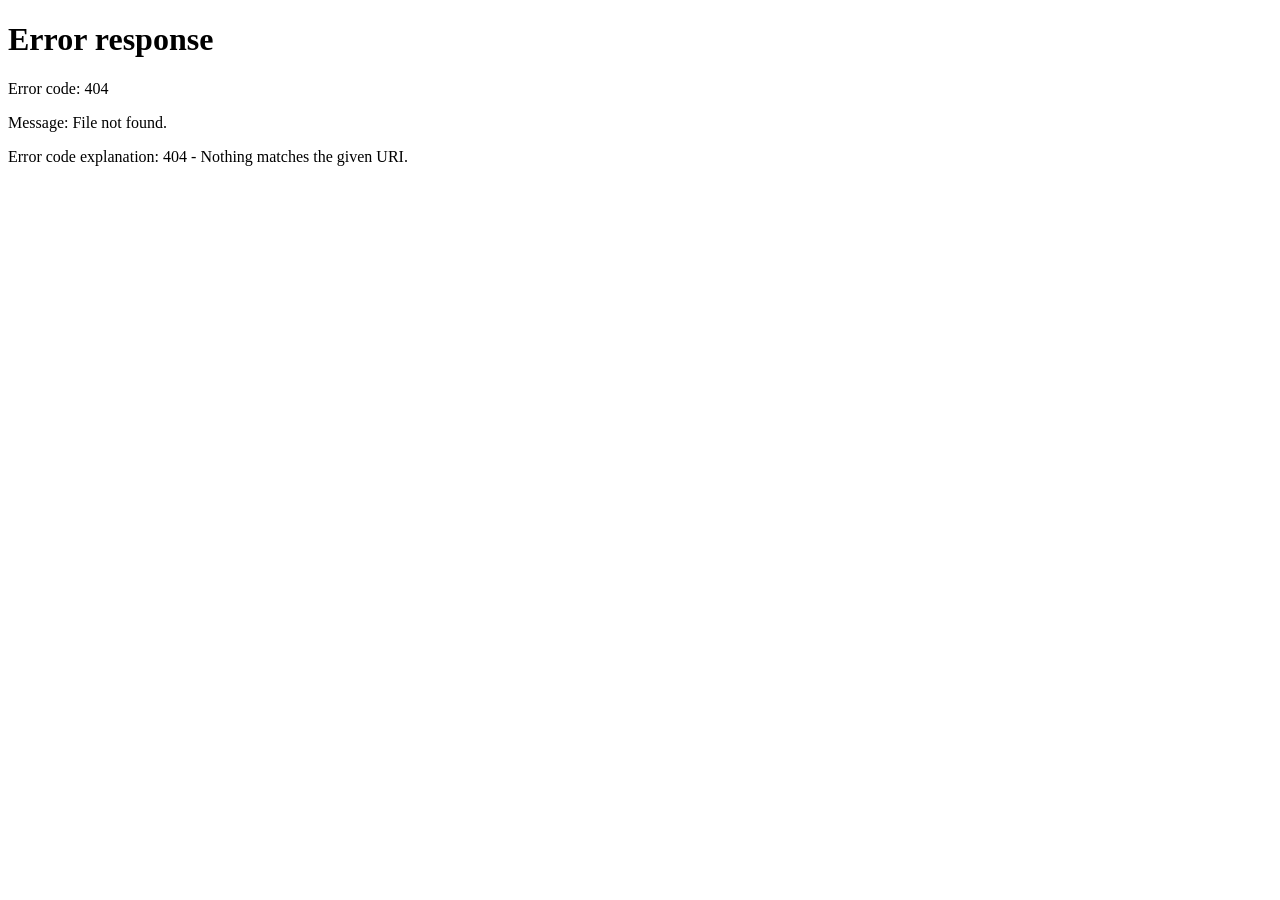
==== SanFainaru/Sub/SHIN-MP3Web/index.html @ d3a0cca6 "update" ====
<!DOCTYPE html>
<html lang="en">
<head>
  <meta charset="UTF-8">
  <meta name="viewport" content="width=device-width, initial-scale=1.0">
  <title>SHIN MP3</title>
  <link rel="stylesheet" href="style.css">
  <link rel="icon" href="Misc/pics/Touhou.png">
  <link rel="preconnect" href="https://fonts.googleapis.com">
  <link rel="preconnect" href="https://fonts.gstatic.com" crossorigin>
  <link href="https://fonts.googleapis.com/css2?family=Tangerine:wght@400;700&display=swap" rel="stylesheet">
</head>
<body>
  
  <header>
    <svg width="85" height="80" viewBox="0 0 64 64" xmlns="http://www.w3.org/2000/svg">
         <path d="M36.1 2C35.7 3.9 34 5.4 32 5.4c-2 0 -3.7 -1.5 -4.1 -3.4c-3.1 1.7 -5.3 5.6 -5.3 12.3c0 9.3 9.4 20.5 9.4 20.5s9.4 -11.2 9.4 -20.5c0 -6.7 -2.2 -10.6 -5.3 -12.3" fill="#FF506E"/>
         <path d="M62 24.3c-1.9 0.4 -3.8 -0.5 -4.7 -2.4c-0.9 -1.9 -0.4 -4.1 1.1 -5.4c-2.8 -2.2 -7.1 -2.5 -12.9 0.4c-8 4.2 -13.5 17.9 -13.5 17.9s13.7 4 21.7 -0.1c5.8 -2.9 8.2 -6.7 8.3 -10.4" fill="#FF506E"/>
         <path d="M2 24.3c1.9 0.4 3.8 -0.5 4.7 -2.4c0.9 -1.9 0.4 -4.1 -1.1 -5.4c2.8 -2.2 7.1 -2.5 12.9 0.4C26.5 21 32 34.7 32 34.7s-13.7 4 -21.7 -0.1C4.5 31.8 2.1 28 2 24.3" fill="#FF506E"/>
         <path d="M46.5 61.9c-0.7 -1.9 -0.1 -4 1.5 -5.2c1.6 -1.2 3.8 -1 5.2 0.3c1.6 -3.3 1.3 -7.8 -2.3 -13.3C45.8 36.1 32 32.5 32 32.5S30.3 47.3 35.4 55c3.6 5.5 7.6 7.4 11.1 6.9" fill="#FF506E"/>
         <path d="M17.5 61.9c0.7 -1.9 0.1 -4 -1.5 -5.2c-1.6 -1.2 -3.8 -1 -5.2 0.3c-1.6 -3.3 -1.3 -7.8 2.3 -13.3C18.2 36.1 32 32.5 32 32.5s1.7 14.8 -3.4 22.5c-3.6 5.5 -7.6 7.4 -11.1 6.9" fill="#FF506E"/>
         <path d="M35.6 5.7c-0.4 1.7 -1.9 3 -3.6 3s-3.2 -1.3 -3.6 -3c-2.7 1.5 -4.6 4.9 -4.6 10.8c0 8.2 8.3 18 8.3 18s8.3 -9.8 8.3 -18c-0.1 -5.9 -2 -9.3 -4.8 -10.8" fill="#FFF0F3"/>
         <path d="M58.3 25.3c-1.6 0.4 -3.4 -0.4 -4.1 -2.1c-0.8 -1.7 -0.3 -3.6 1 -4.7c-2.5 -1.9 -6.3 -2.2 -11.3 0.3C36.8 22.4 32 34.4 32 34.4s12 3.5 19.1 -0.1c5 -2.5 7.1 -5.8 7.2 -9" fill="#FFF0F3"/>
         <path d="M5.7 25.3c1.6 0.4 3.4 -0.4 4.1 -2.1c0.8 -1.7 0.3 -3.6 -1 -4.7c2.5 -1.9 6.3 -2.2 11.3 0.3c7 3.6 11.9 15.6 11.9 15.6s-12 3.5 -19.1 -0.1c-5 -2.5 -7.1 -5.8 -7.2 -9" fill="#FFF0F3"/>
         <path d="M44.7 58.3c-0.6 -1.6 -0.1 -3.6 1.4 -4.6s3.3 -0.9 4.6 0.3c1.4 -2.9 1.1 -6.8 -2 -11.6c-4.6 -6.8 -16.7 -10 -16.7 -10s-1.5 13 3 19.7c3.2 4.9 6.6 6.6 9.7 6.2" fill="#FFF0F3"/>
         <path d="M19.3 58.3c0.6 -1.6 0.1 -3.6 -1.4 -4.6s-3.3 -0.9 -4.6 0.3c-1.4 -2.9 -1.1 -6.8 2 -11.6c4.5 -6.7 16.6 -9.9 16.6 -9.9s1.5 13 -3 19.7c-3.1 4.8 -6.5 6.5 -9.6 6.1" fill="#FFF0F3"/>
     </svg>
     <h1>Eientei</h1>
             <nav>
                 <ul>
                     <li><a href="/index1.html">Home</a></li>
                     <li><a href="/Sub/FavArti/FavArti/index.html">FavArti</a></li>
                     <li><a href="/Sub/Canteen/Canteen_/index.html">Canteen Article</a></li>
                     <li><a href="/Sub/SHIN-MP3Web/index.html">MP3 Player</a></li>
                     <li><a href="/Contact.html">Contact Us</a></li>
                     <li id="logout-btn">Log Out<li>
                 </ul>

             </nav>

     </header>

  <div class="toggle-button" id="toggleButton">
    <button onclick="toggleSidebar()">☰</button>
  </div>

  <!-- Sidebar -->
  <div class="sidebar" id="sidebar">
    <div id="album-sidebar" class="album-sidebar">
      <button class="close-button" onclick="toggleSidebar()">X</button>
      <h3>Select Album</h3>
      <ul>
        <li class="album-item" id="album1" onclick="selectAlbum(0)">All Songs</li>
        <li class="album-item" id="album2" onclick="selectAlbum(1)">Show By Rock</li>
        <li class="album-item" id="album3" onclick="selectAlbum(2)">Dohna Dohna</li>
        <li class="album-item" id="album4" onclick="selectAlbum(3)">Will Stetson</li>
        <li class="album-item" id="album5" onclick="selectAlbum(4)">GARNiDELiA</li>
      </ul>
    </div>
  </div>

  <div class="Container">
    <h1>Enma-Tei</h1>
  </div>
  <!-- Music Player -->
  <div id="player-container">
    <img id="album-thumbnail" src="Misc/pics/1900x1900-000000-80-0-0.jpg" alt="Album Thumbnail" />
    <audio id="audio-player" autoplay></audio>
    <div id="track-info">
      <h2 id="track-title">Track Title</h2>
      <p id="track-artist">Artist Name</p>
    </div>

    <div class="controls">
      <button onclick="previousTrack()" class="control-btn">« Prev</button>
      <button onclick="playPauseTrack()" class="control-btn">▶ Play</button>
      <button onclick="nextTrack()" class="control-btn">» Next</button>
    </div>

    <div class="progress-bar-container">
      <input type="range" id="progress-bar" value="0" min="0" max="100">
    </div>

    <div class="time-info">
      <span id="current-time">0:00</span> / <span id="total-duration">0:00</span>
    </div>
  </div>
  <div id="track-list">
    <h3>Track List</h3>
    <ul id="track-list-container">
    </ul>
  </div>
</div>
  <script>

    var albums = [
    {
        title: "All Songs",
        artist: "None",

        thumbnail: "Misc/pics/1678472428481.png",
        tracks: [
          { title: "十六夜ゐ", artist: "徒然なる操り霧幻庵", src: "Misc/tracks/十六夜ゐ - 徒然なる操り霧幻庵 (Tsurezurenaru Ayatsuri Mugenan)(MP3_160K).mp3" },
          { title: "SASURAI", artist: "徒然なる操り霧幻庵", src: "Misc/tracks/_SASURAI_ - 徒然なる操り霧幻庵 (Tsurezurenaru Ayatsuri Mugenan)(MP3_160K).mp3" },
          { title: "Tabimichi Yoiyoi Yume Hanabi", artist: "徒然なる操り霧幻庵", src: "Misc/tracks/Tabimichi Yoiyoi Yume Hanabi - 徒然なる操り霧幻庵 (Tsurezurenaru Ayatsuri Mugenan)(MP3_160K).mp3" },
          { title: "Whatcha;Whatcha Doin", artist: "AliceSoft", src: "Misc/tracks/Whatcha_Whatcha Doin_(MP3_160K)_1.mp3" },
          { title: "SPARKs", artist: "AliceSoft", src: "Misc/tracks/SPARKs(MP3_160K).mp3" },
          { title: "あかときやみから", artist: "AliceSoft", src: "Misc/tracks/あかときやみから(MP3_160K).mp3" },
          { title: "Live in Life ", artist: "Will Stetson", src: "Misc/tracks/Live in Life - Will Stetson [MV] 【Hu Tao Fansong】(MP3_160K).mp3" },
          { title: "Morality Lesson", artist: "Will Stetsont", src: "Misc/tracks/Morality Lesson - Will Stetson [MV] 【HSR Fansong】(M4A_128K).m4a" },
          { title: "Writing on the Wall ", artist: "Will Stetson", src: "Misc/tracks/Writing on the Wall - Will Stetson [MV] 【Kaveh Fansong】(MP3_160K).mp3" },
          { title: "極楽浄土[Gokuraku Jodo]", artist: "GARNiDELiA", src: "Misc/tracks/【みうめ・メイリア・217】極楽浄土[Gokuraku Jodo]  OFFiCiAL(MP3_160K).mp3" },
          { title: "宵闇胡蝶[Yoiyami Kocho]", artist: "GARNiDELiA", src: "Misc/tracks/【りりちよ・メイリア】宵闇胡蝶[Yoiyami Kocho] OFFiCiAL【踊っちゃってみた第10弾】(MP3_160K).mp3" },
          { title: "謳歌爛漫[Oka Ramman]", artist: "GARNiDELiA", src: "Misc/tracks/【みうめ・メイリア・217】謳歌爛漫[Oka Ramman] OFFiCiAL【GARNiDELiA】(MP3_160K).mp3" }
        ],
        backgroundImage: "url('Misc/pics/sakura.jpg')"
      },
      {
        title: "Show By Rock",
        artist: "Tsurezurenaru Ayatsuri Mugenan",

        thumbnail: "Misc/pics/1900x1900-000000-80-0-0.jpg",
        tracks: [
          { title: "十六夜ゐ", artist: "徒然なる操り霧幻庵", src: "Misc/tracks/十六夜ゐ - 徒然なる操り霧幻庵 (Tsurezurenaru Ayatsuri Mugenan)(MP3_160K).mp3" },
          { title: "SASURAI", artist: "徒然なる操り霧幻庵", src: "Misc/tracks/_SASURAI_ - 徒然なる操り霧幻庵 (Tsurezurenaru Ayatsuri Mugenan)(MP3_160K).mp3" },
          { title: "Tabimichi Yoiyoi Yume Hanabi", artist: "徒然なる操り霧幻庵", src: "Misc/tracks/Tabimichi Yoiyoi Yume Hanabi - 徒然なる操り霧幻庵 (Tsurezurenaru Ayatsuri Mugenan)(MP3_160K).mp3" }
        ],
        backgroundImage: "url('Misc/pics/Tsurezure_naru_live_daru_dayu.webp')"
      },
      {
        title: "Dohna Dohna",
        artist: "AliceSoft",
        thumbnail: "Misc/pics/Antenna.(Dohna.Dohna).full.3598952.jpg",
        tracks: [
          { title: "Whatcha;Whatcha Doin", artist: "AliceSoft", src: "Misc/tracks/Whatcha_Whatcha Doin_(MP3_160K)_1.mp3" },
          { title: "SPARKs", artist: "AliceSoft", src: "Misc/tracks/SPARKs(MP3_160K).mp3" },
          { title: "あかときやみから", artist: "AliceSoft", src: "Misc/tracks/あかときやみから(MP3_160K).mp3" }
        ],
        backgroundImage: "url('Misc/pics/cg1-1-1024x576.jpg')"
      },
      {
        title: "Will Stetson",
        artist: "Will Stetson",
        thumbnail: "Misc/pics/download.png",
        tracks: [
          { title: "Live in Life ", artist: "Will Stetson", src: "Misc/tracks/Live in Life - Will Stetson [MV] 【Hu Tao Fansong】(MP3_160K).mp3" },
          { title: "Morality Lesson", artist: "Will Stetsont", src: "Misc/tracks/Morality Lesson - Will Stetson [MV] 【HSR Fansong】(M4A_128K).m4a" },
          { title: "Writing on the Wall ", artist: "Will Stetson", src: "Misc/tracks/Writing on the Wall - Will Stetson [MV] 【Kaveh Fansong】(MP3_160K).mp3" }
        ],
        backgroundImage: "url('Misc/pics/459084521_1952439661890361_1712876725948218878_n.jpg')"
      },
      {
        title: "GARNiDELiA",
        artist: "GARNiDELiA",
        thumbnail: "Misc/pics/download5.jfif",
        tracks: [
          { title: "極楽浄土[Gokuraku Jodo]", artist: "GARNiDELiA", src: "Misc/tracks/【みうめ・メイリア・217】極楽浄土[Gokuraku Jodo]  OFFiCiAL(MP3_160K).mp3" },
          { title: "宵闇胡蝶[Yoiyami Kocho]", artist: "GARNiDELiA", src: "Misc/tracks/【りりちよ・メイリア】宵闇胡蝶[Yoiyami Kocho] OFFiCiAL【踊っちゃってみた第10弾】(MP3_160K).mp3" },
          { title: "謳歌爛漫[Oka Ramman]", artist: "GARNiDELiA", src: "Misc/tracks/【みうめ・メイリア・217】謳歌爛漫[Oka Ramman] OFFiCiAL【GARNiDELiA】(MP3_160K).mp3" }
        ],
        backgroundImage: "url('Misc/pics/desktop-wallpaper-steam-workshop-garnidelia-garnidelia.jpg')"
      }
    ];

    document.body.style.backgroundImage = albums[0].backgroundImage;

    var currentAlbumIndex = 0;
    var currentTrackIndex = 0;
    var audio = document.getElementById('audio-player');
    var playButton = document.querySelector('.controls button:nth-child(2)');
    var progressBar = document.getElementById('progress-bar');
    var currentTimeElem = document.getElementById('current-time');
    var durationElem = document.getElementById('total-duration');

    function loadTrack(albumIndex, trackIndex) {
      currentAlbumIndex = albumIndex;
      currentTrackIndex = trackIndex;
      var track = albums[currentAlbumIndex].tracks[currentTrackIndex];
      audio.src = track.src;
      document.getElementById('track-title').textContent = track.title;
      document.getElementById('track-artist').textContent = track.artist;
      document.body.style.backgroundImage = albums[currentAlbumIndex].backgroundImage;
      var albumThumbnail = document.getElementById('album-thumbnail');
      albumThumbnail.src = albums[currentAlbumIndex].thumbnail;
      audio.play().catch(error => {console.error("Autoplay failed", error)});
    }

    // First track
    function selectAlbum(index) {
      currentAlbumIndex = index;
      loadTrack(currentAlbumIndex, 0);
      loadTrackList(currentAlbumIndex, 0);
    }

    loadTrack(currentAlbumIndex, 0);
    loadTrackList(currentAlbumIndex, 0);

    audio.addEventListener('play', function(){
      playButton.textContent = '❚❚ Pause'
    });

    audio.addEventListener('pause', function(){
      playButton.textContent = '▶ Play'
    });

    // Pause and Play
    function playPauseTrack() {
      if (audio.paused) {
        audio.play();
      } else {
        audio.pause();
      }
    }
    audio.addEventListener('canplay', function(){
      console.log('Audio is ready to play')
    });

    // Next
    function nextTrack() {
      var album = albums[currentAlbumIndex];
      currentTrackIndex = (currentTrackIndex + 1) % album.tracks.length;
      loadTrack(currentAlbumIndex, currentTrackIndex);
    }

    // Prev
    function previousTrack() {
      var album = albums[currentAlbumIndex];
      currentTrackIndex = (currentTrackIndex - 1 + album.tracks.length) % album.tracks.length;
      loadTrack(currentAlbumIndex, currentTrackIndex);
    }

    // Progress bar
    audio.addEventListener('timeupdate', function() {
      var progress = (audio.currentTime / audio.duration) * 100;
      progressBar.value = progress || 0;

      currentTimeElem.textContent = formatTime(audio.currentTime);
      durationElem.textContent = formatTime(audio.duration);
    });

    // Time
    function formatTime(time) {
      var minutes = Math.floor(time / 60);
      var seconds = Math.floor(time % 60);
      return minutes + ':' + (seconds < 10 ? '0' : '') + seconds;
    }

    // Seek
    progressBar.addEventListener('input', function() {
      var seekTime = (progressBar.value / 100) * audio.duration;
      audio.currentTime = seekTime;
    });

    audio.addEventListener('ended', function() {
      nextTrack();
    });

function loadTrackList(albumIndex) {
  var album = albums[albumIndex];
  var trackListContainer = document.getElementById('track-list-container');
  trackListContainer.innerHTML = ''; // Clear the list first

  // Tracklist
  album.tracks.forEach((track, index) => {
    var listItem = document.createElement('li');
    listItem.textContent = track.title + ' - ' + track.artist;
    listItem.addEventListener('click', function() {
      loadTrack(albumIndex, index); // Load the selected track
    });
    trackListContainer.appendChild(listItem);
  });
}

function selectAlbum(index) {
  currentAlbumIndex = index;
  loadTrack(currentAlbumIndex, 0); // Load the first track
  loadTrackList(currentAlbumIndex); // Load the track list
}
  </script>

  <script>
    // Toggle login form visibility
    function toggleLoginForm() {
      var loginForm = document.getElementById("loginForm");
      loginForm.style.display = (loginForm.style.display === "block") ? "none" : "block";
    }

    // Toggle sidebar visibility
    function toggleSidebar() {
      var sidebar = document.getElementById("sidebar");
      var toggleButton = document.getElementById("toggleButton");

      sidebar.classList.toggle("active");
      toggleButton.classList.toggle("hidden");
    }
  </script>
          <script>

            // Check if the user is logged in
        if (localStorage.getItem('userLoggedIn') !== 'true') {
            alert('You must log in first.');
            window.location.href = '/login.html'; // Redirect to login page if not logged in
        }

        // Log out functionality
        document.getElementById('logout-btn').addEventListener('click', function() {
            localStorage.setItem('userLoggedIn', 'false'); // Set logged-in status to false
            alert('You have logged out.');
            window.location.href = '/login.html'; // Redirect to login page after logout
        });
            
        </script>

<footer>
  <p>&copy; 2024 Eientei. All Rights Reserved.</p>
</footer>

</body>
</html>
---- SanFainaru/Sub/SHIN-MP3Web/style.css ----
body {
  font-family: Arial, sans-serif;
  margin: 0;
  padding: 0;
  font-family: 'Poppins', sans-serif;
  background-size: cover;
  background-position: center;
  background-repeat: no-repeat;
  background-attachment: fixed;
  transition: background-image 0.5s ease;
}

body::-webkit-scrollbar{
  display: none;
}

header {
  background-color: rgba(128, 128, 128, 0.9);
  text-align: center;
  width: 100%;
  z-index: 1000;
  padding: 5px;
}

header h1 {
  font-size: 4.5rem;
  color: white;
  font-family: 'Tangerine', cursive;
  margin-top: -25px;
  margin-bottom: -25px;
}

header nav ul {
  list-style: none;
  display: flex;
  justify-content: center;
  gap: 1em;
}

header nav ul li {
  display: inline;
}

header nav ul li a {
  color: #fff;
  text-decoration: none;
  font-size: 1rem;
  cursor: pointer;
  transition: color 0.3s, text-shadow 0.3s;
}

#logout-btn {
  cursor: pointer;
  color: #fff;
  transition: color 0.3s, text-shadow 0.3s;
}

#logout-btn:hover {
  color: #d4006a;
  text-shadow: 0 0 5px d4006a;
}

nav ul li a:hover {
  text-decoration: underline;
  color: #d4006a;
  text-shadow: 0 0 5px #d4006a;
}

.sidebar {
  height: 100vh;
  width: 250px;
  position: fixed;
  top: 0;
  left: 0;
  background-color: #332e2e57;
  padding-top: 20px;
  display: none;

}

.sidebar.active{
  display: block;
}

.sidebar a {
  padding: 10px 15px;
  text-decoration: none;
  font-size: 18px;
  color: white;
  display: block;
}

.sidebar a:hover {
  background-color: #575757;
}

.album-sidebar .close-button {
  background-color: transparent;
  color: rgb(255, 255, 255);
  border: none;
  cursor: pointer;
  padding: 10px;
  font-size: 18px;
  margin-top: -55px;
  margin-left: 185px;
  position: fixed;
}

.album-sidebar{
  width: 200px;
  background-color: #11111100;
  padding: 15px;
  color: rgba(255, 255, 255, 0.034);
  position: fixed;
  left: 0;
  top: 0;
  height: 100vh;
  margin-top: 50px;
  overflow-y: auto;
  scrollbar-width: none;
}

.album-sidebar h3{
  margin-top: 0;
  text-align: center;
  color: #ffffff;
  text-shadow: -1px -1px 0 black, 1px -1px 0 black, -1px 1px 0 black, 1px 1px 0 black;
}


.album-sidebar ul{
  list-style: none;
  padding: 5px;
  margin-bottom: 25vh;

}

.album-sidebar ul li:hover{
  background-color: #444;
}

.album-sidebar ul li{
  padding: 45px;
  cursor: pointer;
  background-color: #222;
  margin-bottom: 10px;
  text-align: center;

}

.album-item {
  background-size: cover;
  background-position: center;
  padding: 15px;
  margin-bottom: 10px;
  color: rgb(255, 255, 255);
  text-align: center;
  cursor: pointer;
  transition: background 0.3s ease;
  text-shadow: -1px -1px 0 black, 1px -1px 0 black, -1px 1px 0 black, 1px 1px 0 black;
  -webkit-text-stroke: 1px rgba(20, 20, 20, 0.027);
  -webkit-text-stroke-width: 15px;
}

#album1 {
  background-image: url('Misc/pics/908270.png');
}

#album2 {
  background-image: url('Misc/pics/Show-By-Rock-Season-2-Header-001-20160704.webp');
}

#album3 {
  background-image: url('Misc/pics/download.jfif');
}

#album4 {
  background-image: url('Misc/pics/download 2.jfif');
}

#album5 {
  background-image: url('Misc/pics/_16-9_11616.jpg');
}

.album-item:hover {
  opacity: 0.8;
}


.main-content {
  margin: 0 auto;
  padding: 0;
  color: hsl(12, 78%, 35%);
  background: linear-gradient(to right), rgba(255, 255, 255, 0.034), rgb(255, 255, 255), rgba(255, 255, 255, 0.034);
  width: 100%;
  height: 100%;
  padding: 25px 35px;
}

h1{
  text-align: center;
  justify-content: center;
  font-size: 100px;
  font-family: 'Tangerine', cursive;
  text-shadow: -1px -1px 0 hsl(12, 78%, 35%), 1px -1px 0 hsl(12, 78%, 35%), -1px 1px 0 hsl(12, 78%, 35%), 1px 1px 0 hsl(12, 78%, 35%);
}

.toggle-button {
  padding: 25px;
  background-color: transparent;
  color: white;
  position: fixed;
  top: 10px;
  left: 10px;
  z-index: 999;
}

.toggle-button.hidden{
  display: none;
}

.toggle-button button {
  padding: 20px 25px;
  border: none;
  cursor: pointer;
  background-color: rgba(0, 0, 0, 0.418);
  color: white;
}


#player-container {
  width: 350px;
  background-color: rgba(0, 0, 0, 0.205);
  padding: 20px;
  border-radius: 10px;
  color: white;
  font-family: Arial, sans-serif;
  text-align: center;
  margin: 10px auto;
}

#album-thumbnail {
  width: 250px;
  height: 250px;
  border-radius: 80%;
  margin-bottom: 10px;
}

.track-info h2 {
  font-size: 18px;
  margin-bottom: 5px;
}

.track-info p {
  font-size: 14px;
  color: #ccc;
  margin-bottom: 15px;
}

.controls {
  display: flex;
  justify-content: space-between;
  align-items: center;
  margin-bottom: 15px;
}

.control-btn {
  background-color: transparent;
  color: white;
  border: none;
  border-radius: 5px;
  padding: 10px 15px;
  font-size: 16px;
  cursor: pointer;
  transition: background-color 0.3s ease;
}

.control-btn:hover {
  background-color: #5555559d;
}

.progress-bar-container {
  margin: 15px 0;
}

#progress-bar {
  width: 100%;
  height: 5px;
  background-color: #444;
  border-radius: 5px;
  outline: none;
}

#progress-bar::-webkit-slider-thumb {
  -webkit-appearance: none;
  appearance: none;
  width: 15px;
  height: 15px;
  background-color: #5555559d;
  border-radius: 50%;
  cursor: pointer;
}

#progress-bar::-moz-range-thumb {
  width: 15px;
  height: 15px;
  background-color: #5555559d;
  border-radius: 50%;
  cursor: pointer;
}

.time-info {
  font-size: 14px;
  color: #ccc;
}

#track-list {
  color: white;
  padding: 15px;
  border-radius: 10px;
  text-align: left;
  width: 350px;
  margin: 20px auto;
  background-color: rgba(0, 0, 0, 0.205);
}

#track-list h3 {
  font-size: 18px;
}

#track-list-container {
  list-style-type: none;
  padding: 0;
}

#track-list-container li {
  padding: 10px;
  cursor: pointer;
  background-color: rgba(0, 0, 0, 0.055);
  margin-bottom: 5px;
  border-radius: 5px;
  transition: background-color 0.3s;
  overflow-y: auto;
}

#track-list-container li:hover {
  background-color: #5555559d;
}

footer {
  background-color: #333;
  color: #fff;
  text-align: center;
  padding: 1rem 0;
  margin-top: 20px;
  width: 100%;
}


footer p {
  font-size: 0.9rem;
}

/* Media Queries for responsiveness */

/* For tablets and smaller screens */
@media (max-width: 768px) {
  header h1 {
      font-size: 1.6rem;
  }

  header nav ul {
      flex-direction: column;
      align-items: center;
  }

  header nav ul li {
      margin: 0.5em 0;
  }

  article h2 {
      font-size: 1.6rem;
  }

  article .meta {
      font-size: 0.8rem;
  }

  article img {
      margin-bottom: 1.5em;
  }

  footer p {
      font-size: 0.8rem;
  }
}

/* For mobile devices */
@media (max-width: 480px) {
  header h1 {
      font-size: 1.4rem;
  }

  header nav ul li a {
      font-size: 0.9rem;
  }

  article h2 {
      font-size: 1.4rem;
  }

  article .meta {
      font-size: 0.75rem;
  }

  footer p {
      font-size: 0.75rem;
  }

  main {
      padding: 1.5em;
  }
}
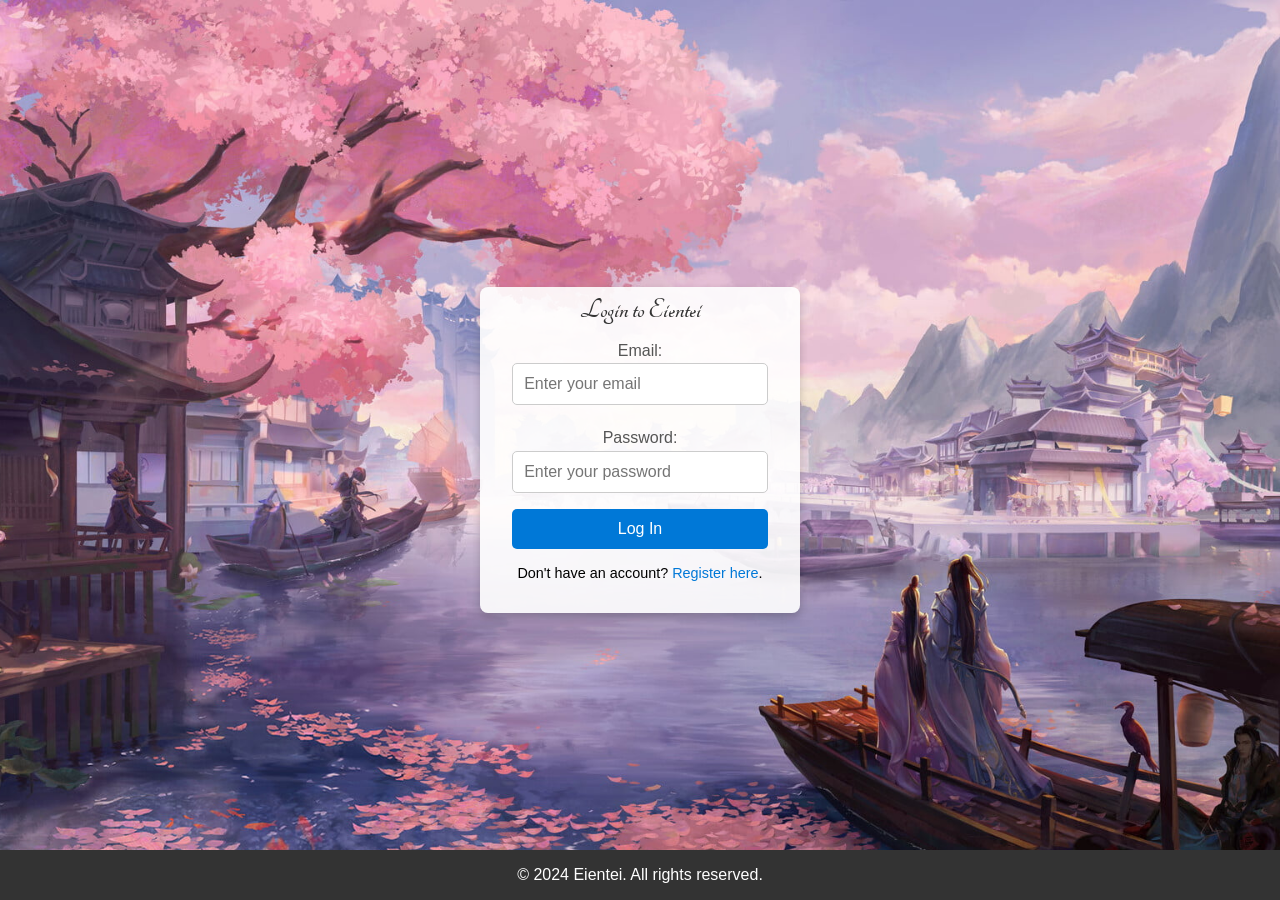
==== commit 924bca4c: "update" ====
--- a/SanFainaru/Sub/SHIN-MP3Web/index.html
+++ b/SanFainaru/Sub/SHIN-MP3Web/index.html
@@ -28,11 +28,11 @@
      <h1>Eientei</h1>
              <nav>
                  <ul>
-                     <li><a href="/index1.html">Home</a></li>
-                     <li><a href="/Sub/FavArti/FavArti/index.html">FavArti</a></li>
-                     <li><a href="/Sub/Canteen/Canteen_/index.html">Canteen Article</a></li>
-                     <li><a href="/Sub/SHIN-MP3Web/index.html">MP3 Player</a></li>
-                     <li><a href="/Contact.html">Contact Us</a></li>
+                     <li><a href="/SanFainaru/index1.html">Home</a></li>
+                     <li><a href="/SanFainaru/Sub/FavArti/FavArti/index.html">FavArti</a></li>
+                     <li><a href="/SanFainaru/Sub/Canteen/Canteen_/index.html">Canteen Article</a></li>
+                     <li><a href="/SanFainaru/Sub/SHIN-MP3Web/index.html">MP3 Player</a></li>
+                     <li><a href="/SanFainaru/Contact.html">Contact Us</a></li>
                      <li id="logout-btn">Log Out<li>
                  </ul>
 
@@ -299,14 +299,14 @@
             // Check if the user is logged in
         if (localStorage.getItem('userLoggedIn') !== 'true') {
             alert('You must log in first.');
-            window.location.href = '/login.html'; // Redirect to login page if not logged in
+            window.location.href = '/SanFainaru/login.html'; // Redirect to login page if not logged in
         }
 
         // Log out functionality
         document.getElementById('logout-btn').addEventListener('click', function() {
             localStorage.setItem('userLoggedIn', 'false'); // Set logged-in status to false
             alert('You have logged out.');
-            window.location.href = '/login.html'; // Redirect to login page after logout
+            window.location.href = '/SanFainaru/login.html'; // Redirect to login page after logout
         });
             
         </script>
